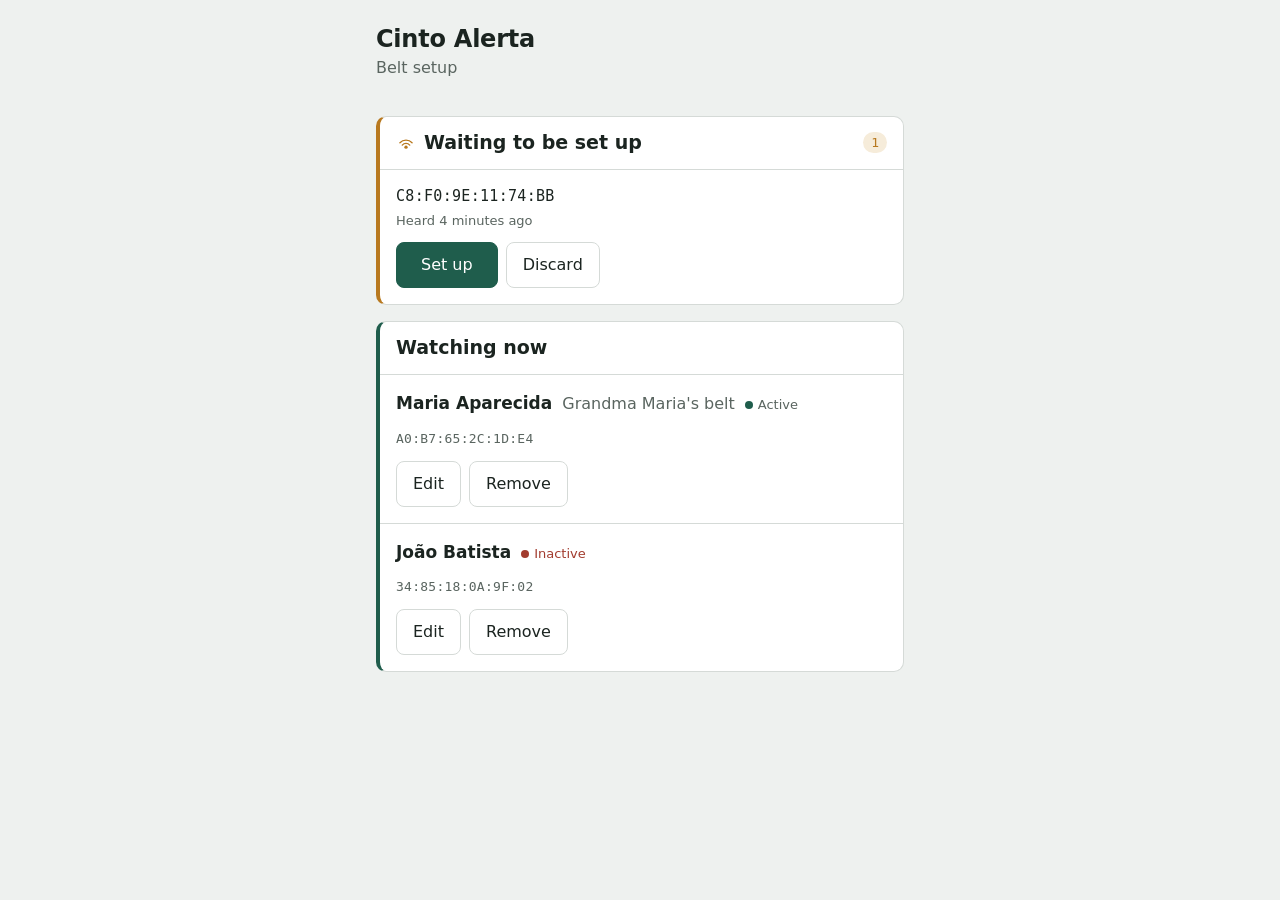
==== master/frontend/index.html @ 892a3056 "feat: Created telegram_call.cpp, file to be responsable to do the http call and send message via tel" ====
<!DOCTYPE html>
<html lang="en">
<head>
  <meta charset="UTF-8">
  <meta name="viewport" content="width=device-width, initial-scale=1">
  <title>Cinto Alerta — Belt setup</title>
  <link rel="icon" href="data:image/svg+xml,%3Csvg xmlns='http://www.w3.org/2000/svg' viewBox='0 0 32 32'%3E%3Ccircle cx='16' cy='16' r='15' fill='%231f5d4c'/%3E%3Ccircle cx='16' cy='22' r='3' fill='%23fff'/%3E%3Cpath d='M9 17a10 10 0 0 1 14 0M5.5 13a15 15 0 0 1 21 0' fill='none' stroke='%23fff' stroke-width='2.3' stroke-linecap='round'/%3E%3C/svg%3E">
  <link rel="stylesheet" href="style.css">
</head>
<body>
  <!-- ================= HOME VIEW ================= -->
  <div id="view-home" class="view">
    <header class="app-head">
      <h1>Cinto Alerta</h1>
      <p class="app-sub">Belt setup</p>
    </header>

    <main class="wrap">
      <!-- First-load / error / empty states for the whole screen -->
      <div id="home-status" class="status" hidden>
        <p id="home-status-text" class="status-text"></p>
        <button id="home-retry" type="button" class="btn btn-quiet" hidden>Try again</button>
      </div>

      <!-- A. Waiting to be set up -->
      <section id="section-pending" class="panel panel-pending" hidden aria-labelledby="pending-title">
        <div class="panel-head">
          <svg class="broadcast" viewBox="0 0 24 24" width="20" height="20" aria-hidden="true" focusable="false">
            <circle cx="12" cy="17" r="2" fill="currentColor"></circle>
            <path d="M7.5 14.5a6 6 0 0 1 9 0" fill="none" stroke="currentColor" stroke-width="1.6" stroke-linecap="round"></path>
            <path d="M4.7 11.7a10 10 0 0 1 14.6 0" fill="none" stroke="currentColor" stroke-width="1.6" stroke-linecap="round"></path>
          </svg>
          <h2 id="pending-title">Waiting to be set up</h2>
          <span id="pending-count" class="count" aria-hidden="true"></span>
        </div>
        <ul id="pending-list" class="rows"></ul>
      </section>

      <!-- B. Watching now -->
      <section id="section-devices" class="panel panel-devices" hidden aria-labelledby="devices-title">
        <div class="panel-head">
          <h2 id="devices-title">Watching now</h2>
        </div>
        <ul id="device-list" class="rows"></ul>
      </section>
    </main>
  </div>

  <!-- ================= FORM VIEW ================= -->
  <div id="view-form" class="view" hidden>
    <header class="app-head form-head">
      <button id="form-back" type="button" class="iconbtn" aria-label="Back to belt list">
        <svg viewBox="0 0 24 24" width="24" height="24" aria-hidden="true" focusable="false">
          <path d="M15 5l-7 7 7 7" fill="none" stroke="currentColor" stroke-width="2" stroke-linecap="round" stroke-linejoin="round"></path>
        </svg>
      </button>
      <h1 id="form-title">Set up belt</h1>
    </header>

    <main class="wrap">
      <div id="form-warning" class="banner banner-warn" hidden></div>

      <form id="device-form" novalidate>
        <div class="field">
          <span class="label">Belt address (MAC)</span>
          <output id="f-mac" class="mac-tag"></output>
          <p class="hint">Comes from pairing. It matches the sticker on the belt.</p>
        </div>

        <div class="field">
          <label for="f-nome">Elderly person's name</label>
          <input type="text" id="f-nome" name="nome_idoso" autocomplete="off"
                 maxlength="40" required aria-describedby="f-nome-err">
          <p class="err" id="f-nome-err" hidden></p>
        </div>

        <div class="field">
          <label for="f-apelido">Belt nickname <span class="opt">(optional)</span></label>
          <input type="text" id="f-apelido" name="apelido" autocomplete="off"
                 maxlength="30" aria-describedby="f-apelido-err">
          <p class="hint">Shown in the list instead of the address. Example: "Grandma Maria's belt".</p>
          <p class="err" id="f-apelido-err" hidden></p>
        </div>

        <div class="field">
          <label for="f-chat">Telegram recipient</label>
          <input type="text" id="f-chat" name="telegram_chat_id" inputmode="numeric"
                 autocomplete="off" required aria-describedby="f-chat-err f-chat-help-toggle">
          <button type="button" id="f-chat-help-toggle" class="disclosure" aria-expanded="false"
                  aria-controls="f-chat-help">How do I get this number?</button>
          <div id="f-chat-help" class="disclosure-body" hidden>
            <ol>
              <li>Open Telegram on the phone that will receive the alerts.</li>
              <li>Find the project's bot and send it any message.</li>
              <li>Search for <code>@userinfobot</code> and send <code>/start</code>.</li>
              <li>It replies with your <code>Id</code> — that is the number for this field.</li>
            </ol>
            <p class="hint">Step 2 is the one people forget. Without it, Telegram blocks the bot
              from messaging that person even with the right number.</p>
          </div>
          <div class="test-row">
            <button type="button" id="f-test" class="btn btn-quiet">Send test</button>
            <span id="f-test-result" class="test-result" role="status" aria-live="polite"></span>
          </div>
          <p class="err" id="f-chat-err" hidden></p>
        </div>

        <div class="field">
          <label for="f-msg">Alert message</label>
          <textarea id="f-msg" name="mensagem" rows="4" required
                    aria-describedby="f-msg-err f-msg-count"></textarea>
          <div class="msg-meta">
            <span id="f-msg-count" class="counter">0 / 300</span>
          </div>
          <div class="chips" role="group" aria-label="Insert a placeholder">
            <button type="button" class="chip" data-ph="{nome}">{nome}</button>
            <button type="button" class="chip" data-ph="{apelido}">{apelido}</button>
            <button type="button" class="chip" data-ph="{hora}">{hora}</button>
            <button type="button" class="chip" data-ph="{data}">{data}</button>
            <button type="button" class="chip" data-ph="{bateria}">{bateria}</button>
          </div>
          <div class="preview">
            <span class="preview-label">Preview</span>
            <p id="f-msg-preview" class="preview-text"></p>
            <p id="f-msg-phwarn" class="err" hidden></p>
          </div>
          <p class="err" id="f-msg-err" hidden></p>
        </div>

        <div class="field field-toggle">
          <label class="switch" for="f-ativo">
            <input type="checkbox" id="f-ativo" name="ativo" checked>
            <span class="switch-track" aria-hidden="true"><span class="switch-thumb"></span></span>
            <span class="switch-text">
              <span class="switch-title">Active</span>
              <span class="hint">When off, the master ignores alerts from this belt.</span>
            </span>
          </label>
        </div>

        <div class="form-actions">
          <button type="submit" id="f-save" class="btn btn-primary">Save</button>
          <button type="button" id="f-cancel" class="btn btn-quiet">Cancel</button>
        </div>
        <p id="f-save-state" class="save-state" role="status" aria-live="polite" hidden></p>
      </form>
    </main>
  </div>

  <!-- ================= CONFIRM DIALOG ================= -->
  <dialog id="confirm" class="confirm">
    <form method="dialog">
      <p id="confirm-text" class="confirm-text"></p>
      <div class="confirm-actions">
        <button value="cancel" class="btn btn-quiet">Keep it</button>
        <button value="ok" id="confirm-ok" class="btn btn-danger">Confirm</button>
      </div>
    </form>
  </dialog>

  <!-- ================= TOAST ================= -->
  <div id="toast" class="toast" role="status" aria-live="polite" hidden></div>

  <script type="module" src="app.js"></script>
</body>
</html>
---- master/frontend/style.css ----
/* Cinto Alerta — front end de configuração do master.
   Servido pelo ESP32-S3 a partir do LittleFS. Sem recursos externos, sem framework. */

:root {
  --bg: #eef1ef;
  --surface: #ffffff;
  --ink: #1b2420;
  --ink-soft: #5a6560;
  --line: #d5dad7;

  --pine: #1f5d4c;
  --pine-tint: #e4efea;
  --ochre: #b8791f;
  --ochre-tint: #f6ecda;
  --rust: #a23b2e;
  --rust-tint: #f3e2df;

  --sans: system-ui, -apple-system, "Segoe UI", Roboto, sans-serif;
  --mono: ui-monospace, "SF Mono", "Cascadia Mono", Menlo, Consolas, monospace;

  --gap: 16px;
  --radius: 10px;
  --tap: 44px;
}

* { box-sizing: border-box; }

html { -webkit-text-size-adjust: 100%; }

body {
  margin: 0;
  background: var(--bg);
  color: var(--ink);
  font: 16px/1.5 var(--sans);
}

h1, h2 { margin: 0; line-height: 1.25; font-weight: 600; }

/* ---------- layout ---------- */

.view { min-height: 100vh; padding-bottom: 48px; }

.wrap {
  max-width: 560px;
  margin: 0 auto;
  padding: 0 var(--gap);
}

.app-head {
  max-width: 560px;
  margin: 0 auto;
  padding: 24px var(--gap) 20px;
}

.app-head h1 { font-size: 1.5rem; letter-spacing: -0.01em; }
.app-sub { margin: 2px 0 0; color: var(--ink-soft); }

.form-head {
  display: flex;
  align-items: center;
  gap: 8px;
  padding-top: 14px;
  padding-bottom: 14px;
}
.form-head h1 { font-size: 1.1875rem; }

/* ---------- panels ---------- */

.panel {
  background: var(--surface);
  border: 1px solid var(--line);
  border-left-width: 4px;
  border-radius: var(--radius);
  margin-top: var(--gap);
  overflow: hidden;
}
.panel-pending { border-left-color: var(--ochre); }
.panel-devices { border-left-color: var(--pine); }

.panel-head {
  display: flex;
  align-items: center;
  gap: 8px;
  padding: 14px 16px;
  border-bottom: 1px solid var(--line);
}
.panel-head h2 { font-size: 1.1875rem; }

.panel-pending .broadcast { color: var(--ochre); flex: none; }

.count {
  margin-left: auto;
  font: 0.8125rem/1 var(--mono);
  color: var(--ochre);
  background: var(--ochre-tint);
  padding: 4px 8px;
  border-radius: 999px;
}

/* ---------- rows ---------- */

.rows { list-style: none; margin: 0; padding: 0; }
.rows > li { padding: 16px; border-top: 1px solid var(--line); }
.rows > li:first-child { border-top: 0; }

.row-main { display: flex; flex-wrap: wrap; align-items: baseline; gap: 4px 10px; }

.dev-name { font-size: 1.0625rem; font-weight: 600; }
.dev-alias { color: var(--ink-soft); }

.mac {
  font: 0.9375rem/1.4 var(--mono);
  letter-spacing: 0.02em;
}
.mac-sm { font-size: 0.8125rem; color: var(--ink-soft); }

.dev-meta { margin: 4px 0 0; color: var(--ink-soft); font-size: 0.8125rem; }

.state-dot {
  display: inline-flex;
  align-items: center;
  gap: 5px;
  font-size: 0.8125rem;
  color: var(--ink-soft);
}
.state-dot::before {
  content: "";
  width: 8px; height: 8px;
  border-radius: 50%;
  background: var(--pine);
}
.state-dot.is-off::before { background: var(--rust); }
.state-dot.is-off { color: var(--rust); }

.row-actions {
  margin-top: 12px;
  display: flex;
  flex-wrap: wrap;
  gap: 8px;
}

/* one gentle pulse when a pending row first arrives */
@keyframes arrive {
  from { background: var(--ochre-tint); }
  to   { background: transparent; }
}
.rows > li.just-arrived { animation: arrive 2.4s ease-out 1; }
@media (prefers-reduced-motion: reduce) {
  .rows > li.just-arrived { animation: none; }
}

/* ---------- buttons ---------- */

.btn {
  font: inherit;
  min-height: var(--tap);
  padding: 10px 16px;
  border-radius: 8px;
  border: 1px solid var(--line);
  background: var(--surface);
  color: var(--ink);
  cursor: pointer;
}
.btn:hover { border-color: var(--ink-soft); }
.btn-primary {
  background: var(--pine);
  border-color: var(--pine);
  color: #fff;
  padding-inline: 24px;
}
.btn-primary:hover { background: #17493b; border-color: #17493b; }
.btn-danger { background: var(--rust); border-color: var(--rust); color: #fff; }
.btn-danger:hover { background: #8a3025; border-color: #8a3025; }
.btn-quiet { background: transparent; }
.btn[disabled] { opacity: 0.45; cursor: not-allowed; }
.btn[disabled]:hover { border-color: var(--line); }

.iconbtn {
  display: inline-flex;
  align-items: center;
  justify-content: center;
  width: var(--tap);
  height: var(--tap);
  margin-left: -10px;
  border: 0;
  background: transparent;
  color: var(--ink);
  cursor: pointer;
  border-radius: 8px;
}
.iconbtn:hover { background: var(--pine-tint); }

:where(button, a, input, textarea, select, [tabindex]):focus-visible {
  outline: 2px solid var(--pine);
  outline-offset: 2px;
}

/* ---------- whole-screen status ---------- */

.status {
  margin-top: 40px;
  text-align: center;
  color: var(--ink-soft);
}
.status-text { margin: 0 auto 16px; max-width: 40ch; }
.status.is-error .status-text { color: var(--rust); }

/* ---------- form ---------- */

.field { margin-top: 22px; }
.field:first-of-type { margin-top: 8px; }

.label, .field > label:not(.switch) {
  display: block;
  font-weight: 600;
  margin-bottom: 6px;
}
.opt { font-weight: 400; color: var(--ink-soft); }

input[type="text"], textarea {
  width: 100%;
  font: 16px/1.5 var(--sans);
  color: var(--ink);
  background: var(--surface);
  border: 1px solid var(--line);
  border-radius: 8px;
  padding: 11px 12px;
}
input[type="text"]:focus, textarea:focus { border-color: var(--pine); }
textarea { resize: vertical; min-height: 96px; }

.field.invalid input[type="text"],
.field.invalid textarea { border-color: var(--rust); }

.hint { margin: 6px 0 0; color: var(--ink-soft); font-size: 0.875rem; max-width: 60ch; }
.err {
  margin: 6px 0 0;
  color: var(--rust);
  font-size: 0.875rem;
}

.mac-tag {
  display: block;
  font: 1.0625rem/1.4 var(--mono);
  letter-spacing: 0.04em;
  background: var(--pine-tint);
  color: var(--pine);
  border-radius: 8px;
  padding: 12px 14px;
}

/* disclosure ("How do I get this number?") */
.disclosure {
  margin-top: 8px;
  padding: 4px 0;
  min-height: var(--tap);
  border: 0;
  background: transparent;
  color: var(--pine);
  font: inherit;
  text-align: left;
  text-decoration: underline;
  cursor: pointer;
}
.disclosure-body {
  margin-top: 4px;
  padding: 12px 14px;
  background: var(--bg);
  border-radius: 8px;
}
.disclosure-body ol { margin: 0 0 4px; padding-left: 20px; }
.disclosure-body li { margin: 4px 0; max-width: 60ch; }
.disclosure-body code {
  font: 0.875rem var(--mono);
  background: var(--surface);
  padding: 1px 5px;
  border-radius: 4px;
}

.test-row {
  margin-top: 12px;
  display: flex;
  flex-wrap: wrap;
  align-items: center;
  gap: 10px;
}
.test-result { font-size: 0.875rem; color: var(--ink-soft); }
.test-result.ok { color: var(--pine); }
.test-result.bad { color: var(--rust); }

.msg-meta { display: flex; justify-content: flex-end; margin-top: 6px; }
.counter { font: 0.8125rem/1 var(--mono); color: var(--ink-soft); }
.counter.over { color: var(--rust); }

.chips { display: flex; flex-wrap: wrap; gap: 8px; margin-top: 10px; }
.chip {
  font: 0.875rem var(--mono);
  min-height: var(--tap);
  padding: 8px 12px;
  border: 1px solid var(--line);
  border-radius: 999px;
  background: var(--surface);
  color: var(--ink);
  cursor: pointer;
}
.chip:hover { border-color: var(--pine); color: var(--pine); }

.preview {
  margin-top: 12px;
  padding: 12px 14px;
  border: 1px dashed var(--line);
  border-radius: 8px;
  background: var(--surface);
}
.preview-label {
  display: block;
  font-size: 0.8125rem;
  color: var(--ink-soft);
  margin-bottom: 4px;
}
.preview-text { margin: 0; white-space: pre-wrap; max-width: 60ch; }

/* toggle */
.field-toggle { margin-top: 26px; }
.switch { display: flex; align-items: flex-start; gap: 12px; cursor: pointer; }
.switch > input {
  position: absolute;
  width: 1px; height: 1px;
  opacity: 0;
  margin: 0;
}
.switch-track {
  flex: none;
  position: relative;
  margin-top: 2px;
  width: 46px; height: 28px;
  border-radius: 999px;
  background: var(--line);
  transition: background 0.15s ease;
}
.switch-thumb {
  position: absolute;
  top: 3px; left: 3px;
  width: 22px; height: 22px;
  border-radius: 50%;
  background: #fff;
  transition: transform 0.15s ease;
}
.switch > input:checked + .switch-track { background: var(--pine); }
.switch > input:checked + .switch-track .switch-thumb { transform: translateX(18px); }
.switch > input:focus-visible + .switch-track { outline: 2px solid var(--pine); outline-offset: 2px; }
@media (prefers-reduced-motion: reduce) {
  .switch-track, .switch-thumb { transition: none; }
}
.switch-text { display: block; }
.switch-title { display: block; font-weight: 600; }
.switch-text .hint { margin-top: 2px; }

.form-actions {
  margin-top: 28px;
  display: flex;
  gap: 10px;
}
.form-actions .btn-primary { flex: 1; }
.save-state { margin: 12px 0 0; color: var(--ink-soft); font-size: 0.9375rem; }

/* banner */
.banner {
  margin-top: var(--gap);
  padding: 12px 14px;
  border-radius: 8px;
  font-size: 0.9375rem;
}
.banner-warn { background: var(--ochre-tint); color: #7a4f12; }

/* ---------- confirm dialog ---------- */

.confirm {
  border: 1px solid var(--line);
  border-radius: var(--radius);
  padding: 20px;
  max-width: 340px;
  width: calc(100% - 32px);
  color: var(--ink);
}
.confirm::backdrop { background: rgba(27, 36, 32, 0.4); }
.confirm-text { margin: 0 0 18px; }
.confirm-actions { display: flex; justify-content: flex-end; gap: 10px; }

/* ---------- toast ---------- */

.toast {
  position: fixed;
  left: 50%;
  bottom: 20px;
  transform: translateX(-50%);
  max-width: calc(100% - 32px);
  background: var(--ink);
  color: #fff;
  padding: 12px 18px;
  border-radius: 8px;
  font-size: 0.9375rem;
  box-shadow: 0 6px 20px rgba(27, 36, 32, 0.25);
}

/* ---------- wider screens ---------- */

@media (min-width: 600px) {
  .panel { border-left-width: 4px; }
  .row-main { align-items: baseline; }
}
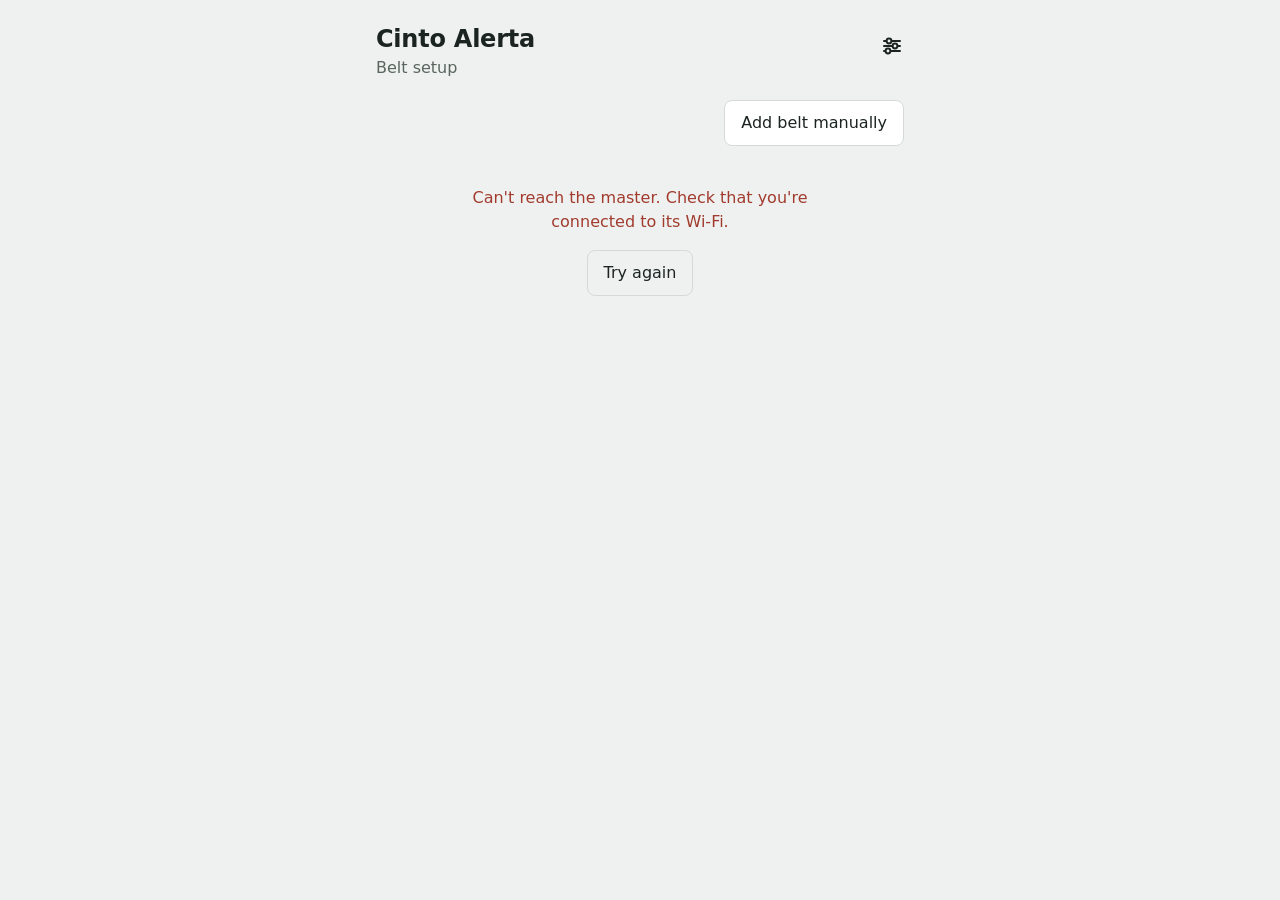
==== commit d60991de: "feature: added TelegramTask and  created functions to manage telegram tasks to send message to user" ====
--- a/master/frontend/index.html
+++ b/master/frontend/index.html
@@ -11,11 +11,27 @@
   <!-- ================= HOME VIEW ================= -->
   <div id="view-home" class="view">
     <header class="app-head">
-      <h1>Cinto Alerta</h1>
-      <p class="app-sub">Belt setup</p>
+      <div class="app-head-row">
+        <div>
+          <h1>Cinto Alerta</h1>
+          <p class="app-sub">Belt setup</p>
+        </div>
+        <button id="open-settings" type="button" class="iconbtn iconbtn-end" aria-label="Settings">
+          <svg viewBox="0 0 24 24" width="24" height="24" aria-hidden="true" focusable="false">
+            <path d="M4 7h16M4 12h16M4 17h16" fill="none" stroke="currentColor" stroke-width="2" stroke-linecap="round"></path>
+            <circle cx="9" cy="7" r="2.4" fill="var(--bg)" stroke="currentColor" stroke-width="2"></circle>
+            <circle cx="15" cy="12" r="2.4" fill="var(--bg)" stroke="currentColor" stroke-width="2"></circle>
+            <circle cx="8" cy="17" r="2.4" fill="var(--bg)" stroke="currentColor" stroke-width="2"></circle>
+          </svg>
+        </button>
+      </div>
     </header>
 
     <main class="wrap">
+      <div class="home-actions">
+        <button id="add-belt-btn" type="button" class="btn">Add belt manually</button>
+      </div>
+
       <!-- First-load / error / empty states for the whole screen -->
       <div id="home-status" class="status" hidden>
         <p id="home-status-text" class="status-text"></p>
@@ -42,6 +58,84 @@
           <h2 id="devices-title">Watching now</h2>
         </div>
         <ul id="device-list" class="rows"></ul>
+      </section>
+    </main>
+  </div>
+
+  <!-- ================= SETTINGS VIEW ================= -->
+  <div id="view-settings" class="view" hidden>
+    <header class="app-head form-head">
+      <button id="settings-back" type="button" class="iconbtn" aria-label="Back to belt list">
+        <svg viewBox="0 0 24 24" width="24" height="24" aria-hidden="true" focusable="false">
+          <path d="M15 5l-7 7 7 7" fill="none" stroke="currentColor" stroke-width="2" stroke-linecap="round" stroke-linejoin="round"></path>
+        </svg>
+      </button>
+      <h1>Settings</h1>
+    </header>
+
+    <main class="wrap">
+      <!-- Wi-Fi -->
+      <section class="panel panel-devices" aria-labelledby="wifi-title">
+        <div class="panel-head">
+          <h2 id="wifi-title">Wi-Fi</h2>
+          <span id="wifi-badge" class="state-dot is-off badge-end">Not connected</span>
+        </div>
+        <div class="panel-body">
+          <p class="hint">The master needs your home Wi-Fi to reach Telegram. It must be a
+            <strong>2.4 GHz</strong> network.</p>
+          <p id="wifi-current" class="hint"></p>
+
+          <div class="test-row">
+            <button id="wifi-scan" type="button" class="btn btn-quiet">Search networks</button>
+            <span id="wifi-scan-result" class="test-result" role="status" aria-live="polite"></span>
+          </div>
+          <ul id="wifi-list" class="net-list" hidden></ul>
+
+          <div class="field">
+            <label for="wifi-ssid">Network name</label>
+            <input type="text" id="wifi-ssid" maxlength="32" autocomplete="off"
+                   autocapitalize="off" spellcheck="false">
+          </div>
+          <div class="field">
+            <label for="wifi-pass">Password</label>
+            <input type="password" id="wifi-pass" maxlength="63" autocomplete="off"
+                   autocapitalize="off" spellcheck="false">
+            <p class="hint">Leave it empty only for an open network.</p>
+          </div>
+          <div class="test-row">
+            <button id="wifi-connect" type="button" class="btn btn-primary">Connect</button>
+            <span id="wifi-result" class="test-result" role="status" aria-live="polite"></span>
+          </div>
+        </div>
+      </section>
+
+      <!-- Telegram -->
+      <section class="panel panel-devices" aria-labelledby="tg-title">
+        <div class="panel-head">
+          <h2 id="tg-title">Telegram</h2>
+          <span id="tg-badge" class="state-dot is-off badge-end">Not set up</span>
+        </div>
+        <div class="panel-body">
+          <p class="hint">Alerts are sent by a Telegram bot that you create once. It takes a minute.</p>
+          <ol class="steps">
+            <li>Open Telegram and search for <code>@BotFather</code> (the official bot, with a blue check).</li>
+            <li>Send <code>/newbot</code>. It asks for a display name, then for a username that ends in <code>bot</code>.</li>
+            <li>BotFather replies with a <strong>token</strong>, something like <code>123456789:AAH…</code>. Copy it.</li>
+            <li>Paste it below, press <strong>Test</strong>, then <strong>Save</strong>.</li>
+          </ol>
+
+          <div class="field">
+            <label for="tg-token">Bot token</label>
+            <input type="text" id="tg-token" autocomplete="off" autocapitalize="off" spellcheck="false">
+            <p class="hint">Keep it private: anyone with the token can control the bot.</p>
+          </div>
+          <div class="test-row">
+            <button id="tg-test" type="button" class="btn btn-quiet" disabled>Test</button>
+            <button id="tg-save" type="button" class="btn btn-primary" disabled>Save</button>
+            <span id="tg-result" class="test-result" role="status" aria-live="polite"></span>
+          </div>
+          <p class="hint">Next: open a belt and use <strong>Find conversations</strong> to choose who receives its alerts.</p>
+        </div>
       </section>
     </main>
   </div>
@@ -64,40 +158,36 @@
         <div class="field">
           <span class="label">Belt address (MAC)</span>
           <output id="f-mac" class="mac-tag"></output>
-          <p class="hint">Comes from pairing. It matches the sticker on the belt.</p>
+          <p class="hint">It matches the sticker on the belt.</p>
         </div>
 
         <div class="field">
           <label for="f-nome">Elderly person's name</label>
-          <input type="text" id="f-nome" name="nome_idoso" autocomplete="off"
+          <input type="text" id="f-nome" name="nome" autocomplete="off"
                  maxlength="40" required aria-describedby="f-nome-err">
+          <p class="hint">Shown in the list and used in the alert message.</p>
           <p class="err" id="f-nome-err" hidden></p>
         </div>
 
         <div class="field">
-          <label for="f-apelido">Belt nickname <span class="opt">(optional)</span></label>
-          <input type="text" id="f-apelido" name="apelido" autocomplete="off"
-                 maxlength="30" aria-describedby="f-apelido-err">
-          <p class="hint">Shown in the list instead of the address. Example: "Grandma Maria's belt".</p>
-          <p class="err" id="f-apelido-err" hidden></p>
-        </div>
-
-        <div class="field">
-          <label for="f-chat">Telegram recipient</label>
-          <input type="text" id="f-chat" name="telegram_chat_id" inputmode="numeric"
-                 autocomplete="off" required aria-describedby="f-chat-err f-chat-help-toggle">
+          <span class="label" id="f-chat-label">Who receives the alerts</span>
           <button type="button" id="f-chat-help-toggle" class="disclosure" aria-expanded="false"
-                  aria-controls="f-chat-help">How do I get this number?</button>
+                  aria-controls="f-chat-help">How do people show up here?</button>
           <div id="f-chat-help" class="disclosure-body" hidden>
             <ol>
-              <li>Open Telegram on the phone that will receive the alerts.</li>
-              <li>Find the project's bot and send it any message.</li>
-              <li>Search for <code>@userinfobot</code> and send <code>/start</code>.</li>
-              <li>It replies with your <code>Id</code> — that is the number for this field.</li>
+              <li>On the phone that should receive the alerts, open Telegram.</li>
+              <li>Search for your bot (the name you chose in BotFather), open it and press <strong>Start</strong>.</li>
+              <li>Come back here and press <strong>Find conversations</strong>, then tick the person.</li>
             </ol>
-            <p class="hint">Step 2 is the one people forget. Without it, Telegram blocks the bot
-              from messaging that person even with the right number.</p>
-          </div>
+            <p class="hint">For a group: add the bot to the group and send <code>/start@yourbotname</code>
+              in it. Telegram only keeps messages for 24 hours. If someone doesn't show up, ask them to
+              send the message again.</p>
+          </div>
+          <div class="test-row">
+            <button type="button" id="f-find" class="btn btn-quiet">Find conversations</button>
+            <span id="f-find-result" class="test-result" role="status" aria-live="polite"></span>
+          </div>
+          <ul id="f-chats" class="chat-list" aria-labelledby="f-chat-label"></ul>
           <div class="test-row">
             <button type="button" id="f-test" class="btn btn-quiet">Send test</button>
             <span id="f-test-result" class="test-result" role="status" aria-live="polite"></span>
@@ -114,10 +204,8 @@
           </div>
           <div class="chips" role="group" aria-label="Insert a placeholder">
             <button type="button" class="chip" data-ph="{nome}">{nome}</button>
-            <button type="button" class="chip" data-ph="{apelido}">{apelido}</button>
             <button type="button" class="chip" data-ph="{hora}">{hora}</button>
             <button type="button" class="chip" data-ph="{data}">{data}</button>
-            <button type="button" class="chip" data-ph="{bateria}">{bateria}</button>
           </div>
           <div class="preview">
             <span class="preview-label">Preview</span>
@@ -127,17 +215,6 @@
           <p class="err" id="f-msg-err" hidden></p>
         </div>
 
-        <div class="field field-toggle">
-          <label class="switch" for="f-ativo">
-            <input type="checkbox" id="f-ativo" name="ativo" checked>
-            <span class="switch-track" aria-hidden="true"><span class="switch-thumb"></span></span>
-            <span class="switch-text">
-              <span class="switch-title">Active</span>
-              <span class="hint">When off, the master ignores alerts from this belt.</span>
-            </span>
-          </label>
-        </div>
-
         <div class="form-actions">
           <button type="submit" id="f-save" class="btn btn-primary">Save</button>
           <button type="button" id="f-cancel" class="btn btn-quiet">Cancel</button>
@@ -146,6 +223,21 @@
       </form>
     </main>
   </div>
+
+  <!-- ================= ADD BELT DIALOG ================= -->
+  <dialog id="add-dialog" class="confirm">
+    <form method="dialog" id="add-form">
+      <p class="confirm-text"><strong>Add a belt manually</strong></p>
+      <label for="add-mac" class="label">Belt address (MAC)</label>
+      <input type="text" id="add-mac" autocomplete="off" autocapitalize="characters"
+             spellcheck="false" placeholder="AA:BB:CC:DD:EE:FF">
+      <p class="err" id="add-mac-err" hidden></p>
+      <div class="confirm-actions dialog-gap">
+        <button value="cancel" class="btn btn-quiet" formnovalidate>Cancel</button>
+        <button value="ok" id="add-ok" class="btn btn-primary">Continue</button>
+      </div>
+    </form>
+  </dialog>
 
   <!-- ================= CONFIRM DIALOG ================= -->
   <dialog id="confirm" class="confirm">
--- a/master/frontend/style.css
+++ b/master/frontend/style.css
@@ -217,7 +217,7 @@
 }
 .opt { font-weight: 400; color: var(--ink-soft); }
 
-input[type="text"], textarea {
+input[type="text"], input[type="password"], textarea {
   width: 100%;
   font: 16px/1.5 var(--sans);
   color: var(--ink);
@@ -226,7 +226,7 @@
   border-radius: 8px;
   padding: 11px 12px;
 }
-input[type="text"]:focus, textarea:focus { border-color: var(--pine); }
+input[type="text"]:focus, input[type="password"]:focus, textarea:focus { border-color: var(--pine); }
 textarea { resize: vertical; min-height: 96px; }
 
 .field.invalid input[type="text"],
@@ -403,6 +403,73 @@
   box-shadow: 0 6px 20px rgba(27, 36, 32, 0.25);
 }
 
+/* ---------- home actions and settings ---------- */
+
+.app-head-row { display: flex; align-items: flex-start; justify-content: space-between; gap: 12px; }
+.iconbtn-end { margin-left: 0; margin-right: -10px; }
+
+.home-actions { display: flex; justify-content: flex-end; }
+
+.panel-body { padding: 4px 16px 18px; }
+.panel-body .field { margin-top: 16px; }
+.panel-body .hint:first-child { margin-top: 12px; }
+.badge-end { margin-left: auto; }
+
+.steps { margin: 12px 0 0; padding-left: 20px; }
+.steps li { margin: 6px 0; max-width: 60ch; }
+.steps code, .hint code {
+  font: 0.875rem var(--mono);
+  background: var(--bg);
+  padding: 1px 5px;
+  border-radius: 4px;
+}
+
+/* lists of tappable choices: Wi-Fi networks and Telegram conversations */
+.net-list, .chat-list { list-style: none; margin: 12px 0 0; padding: 0; }
+.net-list li, .chat-list li { border-top: 1px solid var(--line); }
+.net-list li:first-child, .chat-list li:first-child { border-top: 0; }
+.net-list, .chat-list:not(:empty) {
+  border: 1px solid var(--line);
+  border-radius: 8px;
+  background: var(--surface);
+}
+
+.net-btn {
+  display: flex;
+  justify-content: space-between;
+  align-items: center;
+  gap: 12px;
+  width: 100%;
+  min-height: var(--tap);
+  padding: 8px 12px;
+  border: 0;
+  background: transparent;
+  color: var(--ink);
+  font: inherit;
+  text-align: left;
+  cursor: pointer;
+}
+.net-btn:hover, .net-btn.is-selected { background: var(--pine-tint); }
+.net-meta { color: var(--ink-soft); font-size: 0.8125rem; white-space: nowrap; }
+
+.chat-list li { padding: 4px 12px; }
+.chat-opt {
+  display: flex;
+  align-items: center;
+  flex-wrap: wrap;
+  gap: 4px 12px;
+  min-height: var(--tap);
+  cursor: pointer;
+}
+.chat-opt input { width: 20px; height: 20px; flex: none; accent-color: var(--pine); }
+.chat-name { font-weight: 600; }
+.chat-result { display: block; margin: 0 0 6px 32px; font-size: 0.8125rem; color: var(--ink-soft); }
+.chat-result.ok { color: var(--pine); }
+.chat-result.bad { color: var(--rust); }
+.chat-result:empty { display: none; }
+
+.dialog-gap { margin-top: 18px; }
+
 /* ---------- wider screens ---------- */
 
 @media (min-width: 600px) {
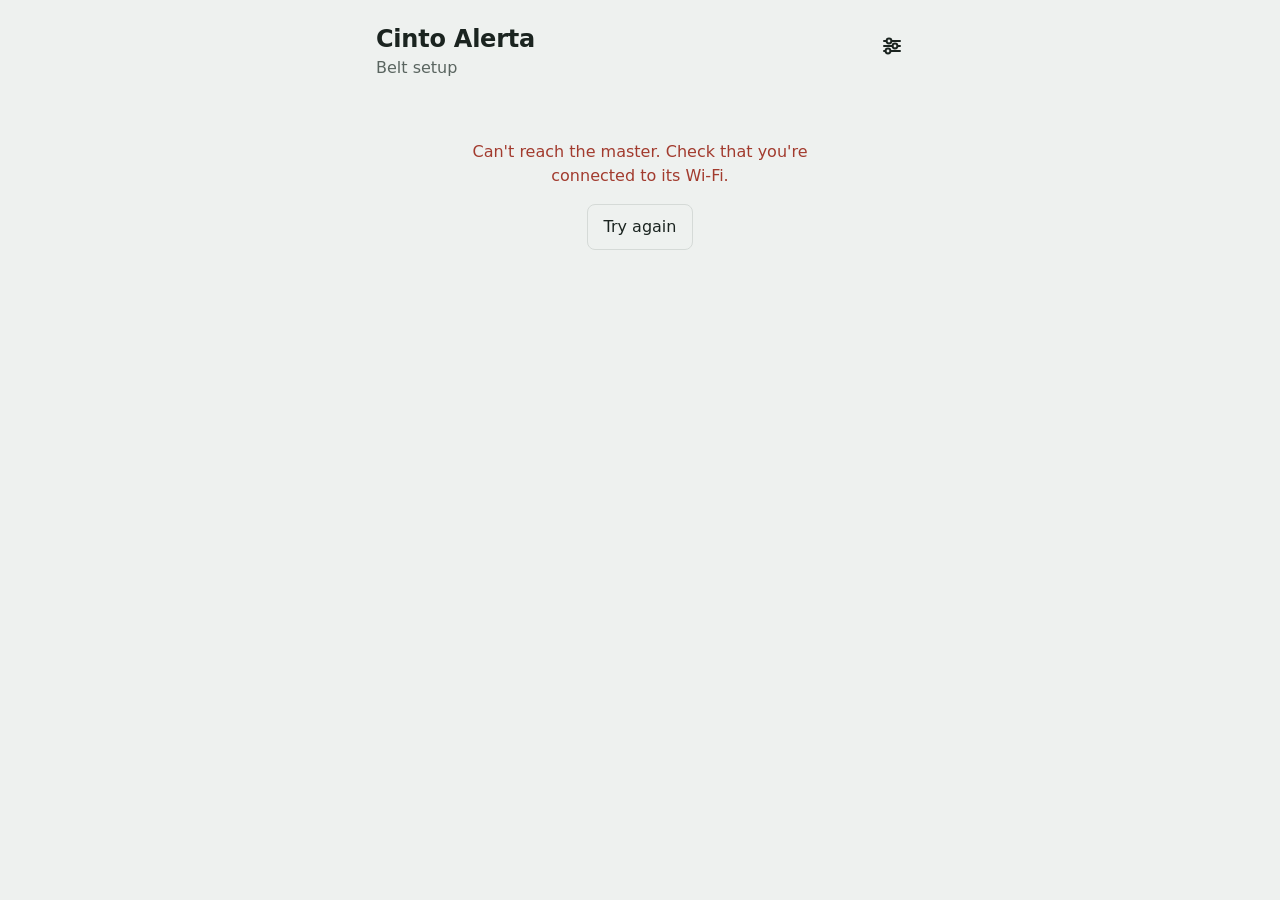
==== commit e837f741: "feat: protocolo de pareamento/alerta, mDNS na base e leitura do MPU-6050 no cinto Protocolo comparti" ====
--- a/master/frontend/index.html
+++ b/master/frontend/index.html
@@ -8,7 +8,7 @@
   <link rel="stylesheet" href="style.css">
 </head>
 <body>
-  <!-- ================= HOME VIEW ================= -->
+  <!-- Home view -->
   <div id="view-home" class="view">
     <header class="app-head">
       <div class="app-head-row">
@@ -28,17 +28,13 @@
     </header>
 
     <main class="wrap">
-      <div class="home-actions">
-        <button id="add-belt-btn" type="button" class="btn">Add belt manually</button>
-      </div>
-
-      <!-- First-load / error / empty states for the whole screen -->
+      <!-- Status states -->
       <div id="home-status" class="status" hidden>
         <p id="home-status-text" class="status-text"></p>
         <button id="home-retry" type="button" class="btn btn-quiet" hidden>Try again</button>
       </div>
 
-      <!-- A. Waiting to be set up -->
+      <!-- Waiting to be set up -->
       <section id="section-pending" class="panel panel-pending" hidden aria-labelledby="pending-title">
         <div class="panel-head">
           <svg class="broadcast" viewBox="0 0 24 24" width="20" height="20" aria-hidden="true" focusable="false">
@@ -52,7 +48,7 @@
         <ul id="pending-list" class="rows"></ul>
       </section>
 
-      <!-- B. Watching now -->
+      <!-- Watching now -->
       <section id="section-devices" class="panel panel-devices" hidden aria-labelledby="devices-title">
         <div class="panel-head">
           <h2 id="devices-title">Watching now</h2>
@@ -62,7 +58,7 @@
     </main>
   </div>
 
-  <!-- ================= SETTINGS VIEW ================= -->
+  <!-- Settings view -->
   <div id="view-settings" class="view" hidden>
     <header class="app-head form-head">
       <button id="settings-back" type="button" class="iconbtn" aria-label="Back to belt list">
@@ -140,7 +136,7 @@
     </main>
   </div>
 
-  <!-- ================= FORM VIEW ================= -->
+  <!-- Form view -->
   <div id="view-form" class="view" hidden>
     <header class="app-head form-head">
       <button id="form-back" type="button" class="iconbtn" aria-label="Back to belt list">
@@ -224,22 +220,7 @@
     </main>
   </div>
 
-  <!-- ================= ADD BELT DIALOG ================= -->
-  <dialog id="add-dialog" class="confirm">
-    <form method="dialog" id="add-form">
-      <p class="confirm-text"><strong>Add a belt manually</strong></p>
-      <label for="add-mac" class="label">Belt address (MAC)</label>
-      <input type="text" id="add-mac" autocomplete="off" autocapitalize="characters"
-             spellcheck="false" placeholder="AA:BB:CC:DD:EE:FF">
-      <p class="err" id="add-mac-err" hidden></p>
-      <div class="confirm-actions dialog-gap">
-        <button value="cancel" class="btn btn-quiet" formnovalidate>Cancel</button>
-        <button value="ok" id="add-ok" class="btn btn-primary">Continue</button>
-      </div>
-    </form>
-  </dialog>
-
-  <!-- ================= CONFIRM DIALOG ================= -->
+  <!-- Confirm dialog -->
   <dialog id="confirm" class="confirm">
     <form method="dialog">
       <p id="confirm-text" class="confirm-text"></p>
@@ -250,7 +231,7 @@
     </form>
   </dialog>
 
-  <!-- ================= TOAST ================= -->
+  <!-- Toast -->
   <div id="toast" class="toast" role="status" aria-live="polite" hidden></div>
 
   <script type="module" src="app.js"></script>
--- a/master/frontend/style.css
+++ b/master/frontend/style.css
@@ -1,5 +1,4 @@
-/* Cinto Alerta — front end de configuração do master.
-   Servido pelo ESP32-S3 a partir do LittleFS. Sem recursos externos, sem framework. */
+/* Master configuration UI served from LittleFS. */
 
 :root {
   --bg: #eef1ef;
@@ -36,7 +35,7 @@
 
 h1, h2 { margin: 0; line-height: 1.25; font-weight: 600; }
 
-/* ---------- layout ---------- */
+/* Layout */
 
 .view { min-height: 100vh; padding-bottom: 48px; }
 
@@ -64,7 +63,7 @@
 }
 .form-head h1 { font-size: 1.1875rem; }
 
-/* ---------- panels ---------- */
+/* Panels */
 
 .panel {
   background: var(--surface);
@@ -97,7 +96,7 @@
   border-radius: 999px;
 }
 
-/* ---------- rows ---------- */
+/* Rows */
 
 .rows { list-style: none; margin: 0; padding: 0; }
 .rows > li { padding: 16px; border-top: 1px solid var(--line); }
@@ -139,7 +138,7 @@
   gap: 8px;
 }
 
-/* one gentle pulse when a pending row first arrives */
+/* Pulse animation on arrival */
 @keyframes arrive {
   from { background: var(--ochre-tint); }
   to   { background: transparent; }
@@ -149,7 +148,7 @@
   .rows > li.just-arrived { animation: none; }
 }
 
-/* ---------- buttons ---------- */
+/* Buttons */
 
 .btn {
   font: inherit;
@@ -195,7 +194,7 @@
   outline-offset: 2px;
 }
 
-/* ---------- whole-screen status ---------- */
+/* Status */
 
 .status {
   margin-top: 40px;
@@ -205,7 +204,7 @@
 .status-text { margin: 0 auto 16px; max-width: 40ch; }
 .status.is-error .status-text { color: var(--rust); }
 
-/* ---------- form ---------- */
+/* Form */
 
 .field { margin-top: 22px; }
 .field:first-of-type { margin-top: 8px; }
@@ -230,7 +229,8 @@
 textarea { resize: vertical; min-height: 96px; }
 
 .field.invalid input[type="text"],
-.field.invalid textarea { border-color: var(--rust); }
+.field.invalid textarea,
+input[type="text"][aria-invalid="true"] { border-color: var(--rust); }
 
 .hint { margin: 6px 0 0; color: var(--ink-soft); font-size: 0.875rem; max-width: 60ch; }
 .err {
@@ -249,7 +249,7 @@
   padding: 12px 14px;
 }
 
-/* disclosure ("How do I get this number?") */
+/* Disclosure */
 .disclosure {
   margin-top: 8px;
   padding: 4px 0;
@@ -320,7 +320,7 @@
 }
 .preview-text { margin: 0; white-space: pre-wrap; max-width: 60ch; }
 
-/* toggle */
+/* Toggle */
 .field-toggle { margin-top: 26px; }
 .switch { display: flex; align-items: flex-start; gap: 12px; cursor: pointer; }
 .switch > input {
@@ -364,7 +364,7 @@
 .form-actions .btn-primary { flex: 1; }
 .save-state { margin: 12px 0 0; color: var(--ink-soft); font-size: 0.9375rem; }
 
-/* banner */
+/* Banner */
 .banner {
   margin-top: var(--gap);
   padding: 12px 14px;
@@ -373,7 +373,7 @@
 }
 .banner-warn { background: var(--ochre-tint); color: #7a4f12; }
 
-/* ---------- confirm dialog ---------- */
+/* Confirm dialog */
 
 .confirm {
   border: 1px solid var(--line);
@@ -387,7 +387,7 @@
 .confirm-text { margin: 0 0 18px; }
 .confirm-actions { display: flex; justify-content: flex-end; gap: 10px; }
 
-/* ---------- toast ---------- */
+/* Toast */
 
 .toast {
   position: fixed;
@@ -403,12 +403,10 @@
   box-shadow: 0 6px 20px rgba(27, 36, 32, 0.25);
 }
 
-/* ---------- home actions and settings ---------- */
+/* Home actions and settings */
 
 .app-head-row { display: flex; align-items: flex-start; justify-content: space-between; gap: 12px; }
 .iconbtn-end { margin-left: 0; margin-right: -10px; }
-
-.home-actions { display: flex; justify-content: flex-end; }
 
 .panel-body { padding: 4px 16px 18px; }
 .panel-body .field { margin-top: 16px; }
@@ -424,7 +422,7 @@
   border-radius: 4px;
 }
 
-/* lists of tappable choices: Wi-Fi networks and Telegram conversations */
+/* Choice lists: Wi-Fi networks and Telegram chats */
 .net-list, .chat-list { list-style: none; margin: 12px 0 0; padding: 0; }
 .net-list li, .chat-list li { border-top: 1px solid var(--line); }
 .net-list li:first-child, .chat-list li:first-child { border-top: 0; }
@@ -468,9 +466,7 @@
 .chat-result.bad { color: var(--rust); }
 .chat-result:empty { display: none; }
 
-.dialog-gap { margin-top: 18px; }
-
-/* ---------- wider screens ---------- */
+/* Responsive */
 
 @media (min-width: 600px) {
   .panel { border-left-width: 4px; }
